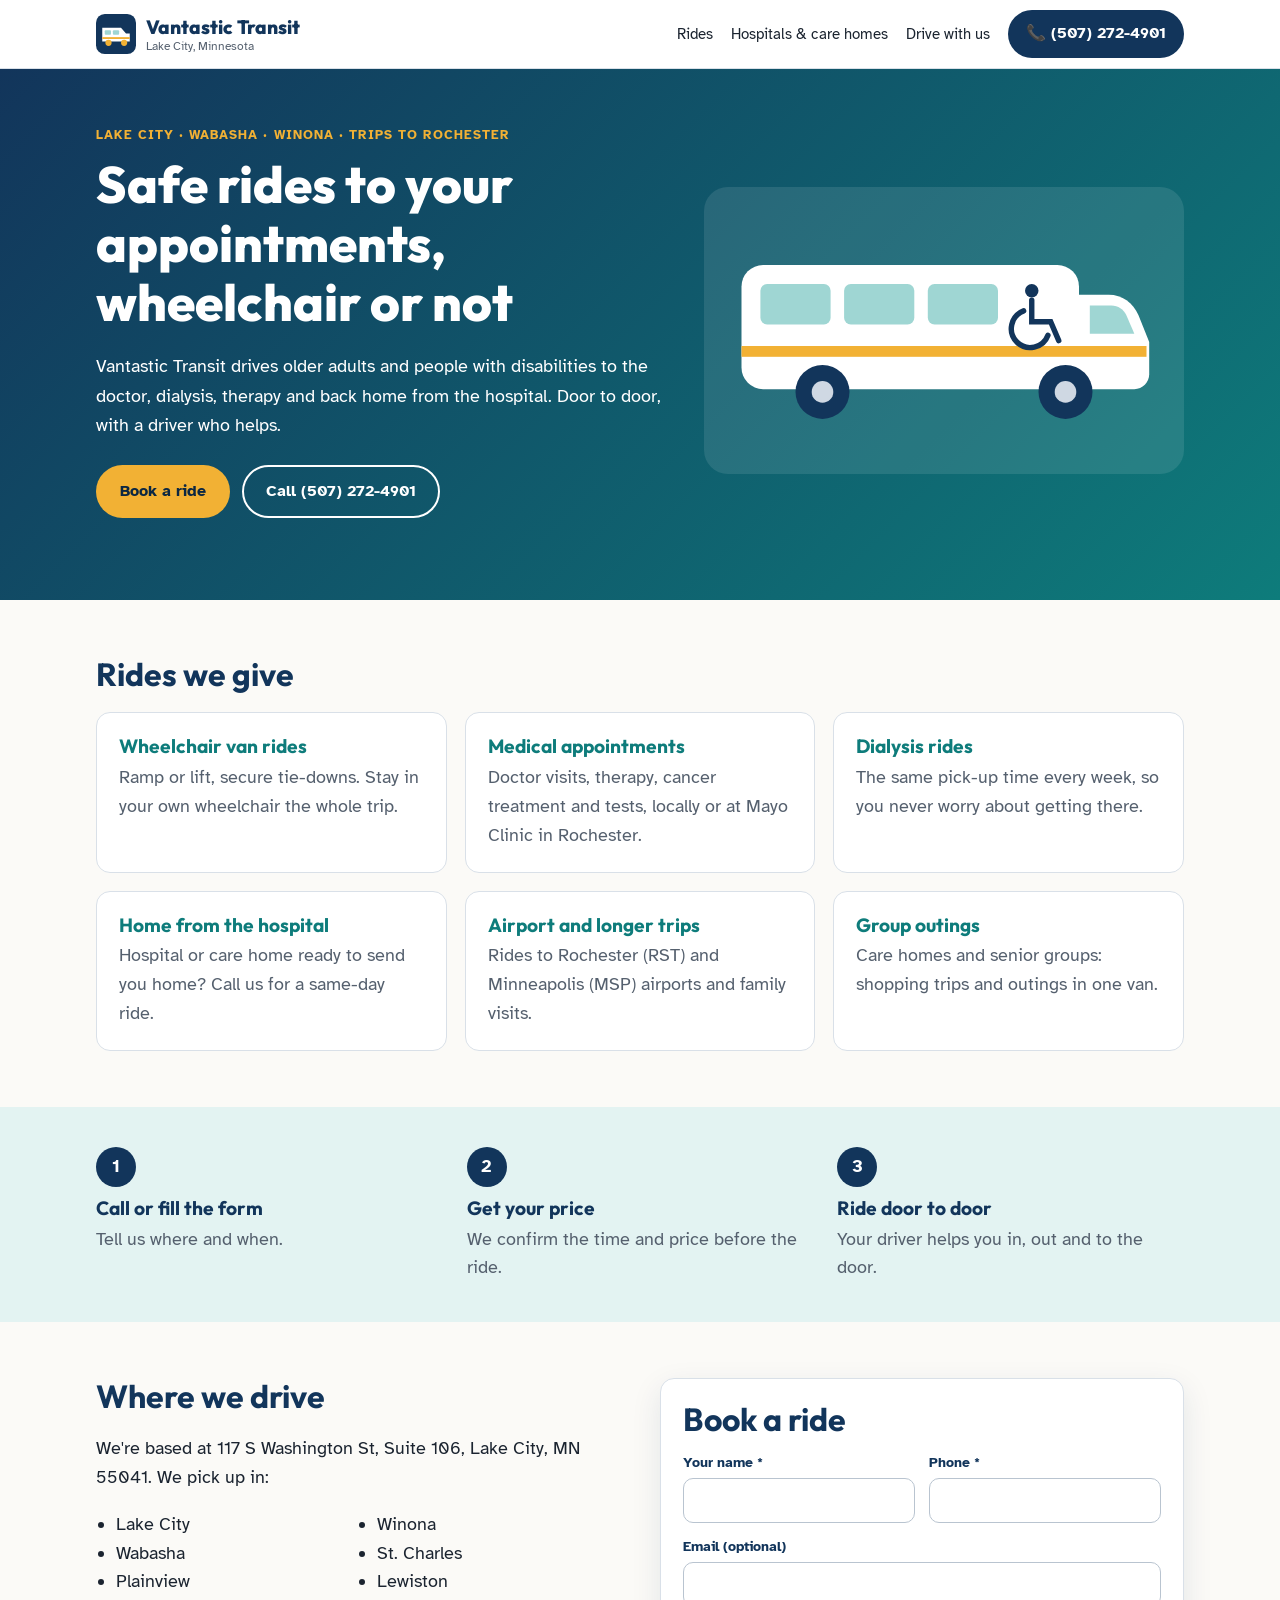
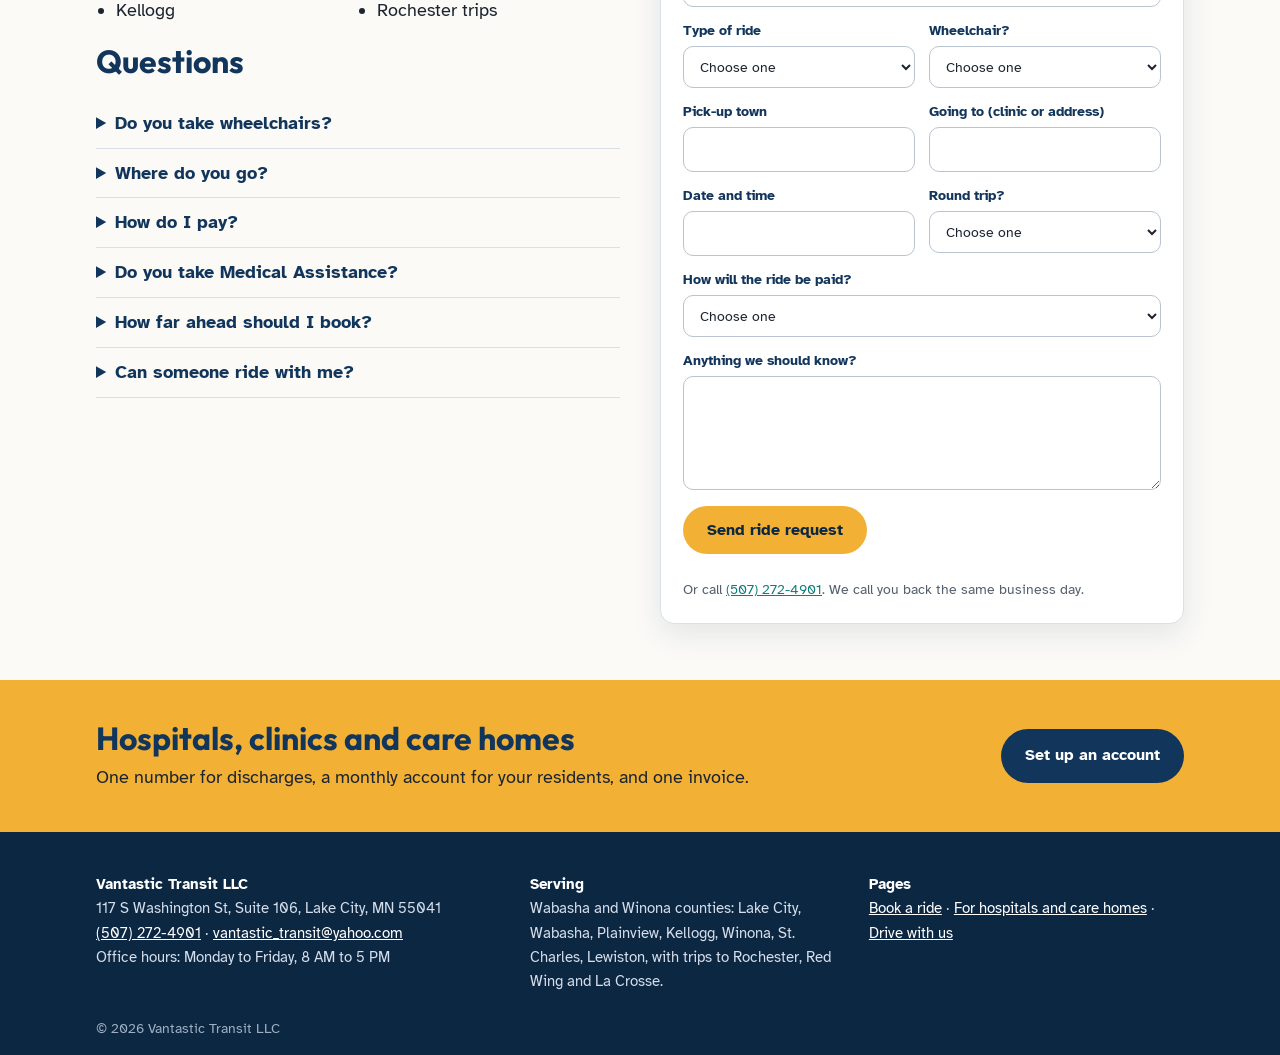
==== index.html @ 88c358b4 "Add Vantastic Transit website (static pages + Worker for Lead Landing forms) Pages: home with ride r" ====
<!DOCTYPE html>
<html lang="en">
<head>
<meta charset="UTF-8">
<meta name="viewport" content="width=device-width, initial-scale=1">
<title>Vantastic Transit | Wheelchair Van & Medical Rides, Lake City MN</title>
<meta name="description" content="Wheelchair-accessible van rides and rides to medical appointments in Lake City, Wabasha, Plainview and Winona, including trips to Rochester. Call (507) 272-4901.">
<link rel="canonical" href="https://vantastictransit.net/">
<meta property="og:type" content="website">
<meta property="og:site_name" content="Vantastic Transit">
<meta property="og:title" content="Vantastic Transit | Wheelchair Van & Medical Rides, Lake City MN">
<meta property="og:description" content="Wheelchair-accessible van rides and rides to medical appointments in Lake City, Wabasha, Plainview and Winona, including trips to Rochester. Call (507) 272-4901.">
<meta property="og:url" content="https://vantastictransit.net/">
<meta name="theme-color" content="#12355b">
<link rel="icon" href="/favicon.svg" type="image/svg+xml">
<link rel="preconnect" href="https://fonts.googleapis.com">
<link rel="preconnect" href="https://fonts.gstatic.com" crossorigin>
<link rel="stylesheet" href="https://fonts.googleapis.com/css2?family=Atkinson+Hyperlegible:wght@400;700&family=Outfit:wght@600;800&display=swap">
<link rel="stylesheet" href="/styles.css?v=1">
<script type="application/ld+json">{
 "@context": "https://schema.org",
 "@type": "LocalBusiness",
 "additionalType": "https://schema.org/MedicalBusiness",
 "@id": "https://vantastictransit.net/#business",
 "name": "Vantastic Transit",
 "url": "https://vantastictransit.net/",
 "telephone": "+15072724901",
 "email": "vantastic_transit@yahoo.com",
 "logo": "https://vantastictransit.net/favicon.svg",
 "address": {
  "@type": "PostalAddress",
  "streetAddress": "117 S Washington St, Suite 106",
  "addressLocality": "Lake City",
  "addressRegion": "MN",
  "postalCode": "55041",
  "addressCountry": "US"
 },
 "openingHoursSpecification": [
  {
   "@type": "OpeningHoursSpecification",
   "dayOfWeek": [
    "Monday",
    "Tuesday",
    "Wednesday",
    "Thursday",
    "Friday"
   ],
   "opens": "08:00",
   "closes": "17:00"
  }
 ],
 "areaServed": [
  "Lake City, MN",
  "Wabasha, MN",
  "Plainview, MN",
  "Winona, MN",
  "St. Charles, MN",
  "Wabasha County, MN",
  "Winona County, MN"
 ],
 "description": "Wheelchair-accessible van rides and rides to medical appointments in Wabasha and Winona counties, Minnesota, including trips to Rochester."
}</script>
<script type="application/ld+json">{
 "@context": "https://schema.org",
 "@type": "FAQPage",
 "mainEntity": [
  {
   "@type": "Question",
   "name": "Do you take wheelchairs?",
   "acceptedAnswer": {
    "@type": "Answer",
    "text": "Yes. Our vans have a ramp or lift and wheelchair tie-downs, and our drivers help you on and off."
   }
  },
  {
   "@type": "Question",
   "name": "Where do you go?",
   "acceptedAnswer": {
    "@type": "Answer",
    "text": "We pick up in Lake City, Wabasha, Plainview, Kellogg, Winona, St. Charles, Lewiston and nearby towns, and drive to appointments locally and in Rochester, Red Wing and La Crosse."
   }
  },
  {
   "@type": "Question",
   "name": "How do I pay?",
   "acceptedAnswer": {
    "@type": "Answer",
    "text": "You can pay yourself, or a hospital, care home, workers' comp or other program may pay for the ride. Call us and we'll tell you the price before you book."
   }
  },
  {
   "@type": "Question",
   "name": "Do you take Medical Assistance?",
   "acceptedAnswer": {
    "@type": "Answer",
    "text": "Call us and ask. We'll tell you whether your ride can be covered and how to set it up."
   }
  },
  {
   "@type": "Question",
   "name": "How far ahead should I book?",
   "acceptedAnswer": {
    "@type": "Answer",
    "text": "Two business days is best. Call us for same-day rides, like a ride home from the hospital, and we'll do our best."
   }
  },
  {
   "@type": "Question",
   "name": "Can someone ride with me?",
   "acceptedAnswer": {
    "@type": "Answer",
    "text": "Yes. A family member or helper can ride along. Tell us when you book."
   }
  }
 ]
}</script>
</head>
<body>
<a class="skip-link" href="#main">Skip to content</a>
<header class="site-header"><div class="wrap header-inner">
  <a class="brand" href="/"><img src="/favicon.svg" alt="" width="40" height="40"><span>Vantastic Transit<small>Lake City, Minnesota</small></span></a>
  <nav aria-label="Main"><a class="hide-sm" href="/#services">Rides</a><a class="hide-sm" href="/facilities/">Hospitals &amp; care homes</a><a class="hide-sm" href="/drive/">Drive with us</a>
  <a class="btn btn-call" href="tel:+15072724901"><span aria-hidden="true">📞</span> (507) 272-4901</a></nav>
</div></header>
<main id="main">

<section class="hero"><div class="wrap hero-grid">
<div><p class="kicker">Lake City · Wabasha · Winona · trips to Rochester</p>
<h1>Safe rides to your appointments, wheelchair or not</h1>
<p class="lead">Vantastic Transit drives older adults and people with disabilities to the doctor, dialysis, therapy and back home from the hospital. Door to door, with a driver who helps.</p>
<p class="cta"><a class="btn btn-primary" href="#request">Book a ride</a> <a class="btn btn-ghost" href="tel:+15072724901">Call (507) 272-4901</a></p></div>
<div class="hero-art"><svg viewBox="0 0 320 170" role="img" aria-label="Wheelchair accessible van"><rect x="10" y="40" width="250" height="92" rx="16" fill="#fff"/><path d="M260 62h22c10 0 18 6 22 15l8 20v24c0 6-5 11-11 11h-41z" fill="#fff"/><rect x="24" y="54" width="52" height="30" rx="5" fill="#9fd6d3"/><rect x="86" y="54" width="52" height="30" rx="5" fill="#9fd6d3"/><rect x="148" y="54" width="52" height="30" rx="5" fill="#9fd6d3"/><path d="M268 70h16c5 0 9 3 11 7l6 14h-33z" fill="#9fd6d3"/><rect x="10" y="100" width="300" height="8" fill="#f2b134"/><circle cx="70" cy="134" r="20" fill="#12355b"/><circle cx="70" cy="134" r="8" fill="#cfd8e3"/><circle cx="250" cy="134" r="20" fill="#12355b"/><circle cx="250" cy="134" r="8" fill="#cfd8e3"/><g transform="translate(205 52)" fill="none" stroke="#12355b" stroke-width="4" stroke-linecap="round"><circle cx="20" cy="7" r="5" fill="#12355b" stroke="none"/><path d="M20 14v16h14l6 14"/><path d="M14 22a14 14 0 1 0 18 18"/></g></svg></div></div></section>

<section id="services" class="wrap section"><h2>Rides we give</h2>
<div class="cards">
<article class="card"><h3>Wheelchair van rides</h3><p>Ramp or lift, secure tie-downs. Stay in your own wheelchair the whole trip.</p></article>
<article class="card"><h3>Medical appointments</h3><p>Doctor visits, therapy, cancer treatment and tests, locally or at Mayo Clinic in Rochester.</p></article>
<article class="card"><h3>Dialysis rides</h3><p>The same pick-up time every week, so you never worry about getting there.</p></article>
<article class="card"><h3>Home from the hospital</h3><p>Hospital or care home ready to send you home? Call us for a same-day ride.</p></article>
<article class="card"><h3>Airport and longer trips</h3><p>Rides to Rochester (RST) and Minneapolis (MSP) airports and family visits.</p></article>
<article class="card"><h3>Group outings</h3><p>Care homes and senior groups: shopping trips and outings in one van.</p></article>
</div></section>

<section class="band"><div class="wrap steps"><div><span>1</span><h3>Call or fill the form</h3><p>Tell us where and when.</p></div><div><span>2</span><h3>Get your price</h3><p>We confirm the time and price before the ride.</p></div><div><span>3</span><h3>Ride door to door</h3><p>Your driver helps you in, out and to the door.</p></div></div></section>

<section class="wrap section two-col">
<div><h2>Where we drive</h2><p>We're based at 117 S Washington St, Suite 106, Lake City, MN 55041. We pick up in:</p><ul class="towns"><li>Lake City</li><li>Wabasha</li><li>Plainview</li><li>Kellogg</li><li>Winona</li><li>St. Charles</li><li>Lewiston</li><li>Rochester trips</li></ul>
<h2>Questions</h2><div class="faq"><details><summary>Do you take wheelchairs?</summary><p>Yes. Our vans have a ramp or lift and wheelchair tie-downs, and our drivers help you on and off.</p></details><details><summary>Where do you go?</summary><p>We pick up in Lake City, Wabasha, Plainview, Kellogg, Winona, St. Charles, Lewiston and nearby towns, and drive to appointments locally and in Rochester, Red Wing and La Crosse.</p></details><details><summary>How do I pay?</summary><p>You can pay yourself, or a hospital, care home, workers' comp or other program may pay for the ride. Call us and we'll tell you the price before you book.</p></details><details><summary>Do you take Medical Assistance?</summary><p>Call us and ask. We'll tell you whether your ride can be covered and how to set it up.</p></details><details><summary>How far ahead should I book?</summary><p>Two business days is best. Call us for same-day rides, like a ride home from the hospital, and we'll do our best.</p></details><details><summary>Can someone ride with me?</summary><p>Yes. A family member or helper can ride along. Tell us when you book.</p></details></div></div>
<div><form class="lead-form card" id="request" action="/api/request" method="post">
<h2>Book a ride</h2>
<input type="hidden" name="kind" value="ride">
<div class="grid2">
<label><span>Your name <span aria-hidden="true">*</span></span><input type="text" name="name" autocomplete="name" required></label>
<label><span>Phone <span aria-hidden="true">*</span></span><input type="tel" name="phone" autocomplete="tel" required></label>
<label class="full"><span>Email (optional)</span><input type="email" name="email" autocomplete="email"></label>
<label><span>Type of ride</span><select name="ride_type"><option value="">Choose one</option><option>Wheelchair van</option><option>Ride to an appointment (no wheelchair)</option><option>Ride home from the hospital</option><option>Dialysis (regular rides)</option><option>Airport</option><option>Other</option></select></label><label><span>Wheelchair?</span><select name="wheelchair"><option value="">Choose one</option><option>Yes, I stay in my wheelchair</option><option>I can walk with help</option><option>No wheelchair</option></select></label><label><span>Pick-up town</span><input type="text" name="pickup" autocomplete="address-level2"></label><label><span>Going to (clinic or address)</span><input type="text" name="dropoff"></label><label><span>Date and time</span><input type="text" name="when"></label><label><span>Round trip?</span><select name="round_trip"><option value="">Choose one</option><option>Yes, round trip</option><option>One way</option></select></label><label class="full"><span>How will the ride be paid?</span><select name="payer"><option value="">Choose one</option><option>I'll pay myself</option><option>Hospital or care home</option><option>Workers' comp</option><option>VA</option><option>Medical Assistance / health plan</option><option>Not sure</option></select></label><label class="full"><span>Anything we should know?</span><textarea name="message" rows="4"></textarea></label>
</div><label class="hp" aria-hidden="true">Leave this empty<input name="website" tabindex="-1" autocomplete="off"></label>
<button class="btn btn-primary" type="submit">Send ride request</button>
<p class="form-status" role="status" aria-live="polite"></p>
<p class="small">Or call <a href="tel:+15072724901">(507) 272-4901</a>. We call you back the same business day.</p>
</form></div>
</section>

<section class="band band-accent"><div class="wrap split"><div><h2>Hospitals, clinics and care homes</h2><p>One number for discharges, a monthly account for your residents, and one invoice.</p></div><a class="btn btn-dark" href="/facilities/">Set up an account</a></div></section>
</main>
<footer class="site-footer"><div class="wrap foot-grid">
  <div><strong>Vantastic Transit LLC</strong><br>117 S Washington St, Suite 106, Lake City, MN 55041<br><a href="tel:+15072724901">(507) 272-4901</a> · <a href="mailto:vantastic_transit@yahoo.com">vantastic_transit@yahoo.com</a><br>Office hours: Monday to Friday, 8 AM to 5 PM</div>
  <div><strong>Serving</strong><br>Wabasha and Winona counties: Lake City, Wabasha, Plainview, Kellogg, Winona, St. Charles, Lewiston, with trips to Rochester, Red Wing and La Crosse.</div>
  <div><strong>Pages</strong><br><a href="/#request">Book a ride</a> · <a href="/facilities/">For hospitals and care homes</a> · <a href="/drive/">Drive with us</a></div>
</div><p class="wrap small">© 2026 Vantastic Transit LLC</p></footer>
<script src="/form.js" defer></script>
</body>
</html>
---- styles.css ----
:root {
  --navy: #12355b;
  --navy-2: #0c2742;
  --teal: #0e7c7b;
  --mint: #e3f3f2;
  --sun: #f2b134;
  --ink: #1b2430;
  --muted: #55606e;
  --line: #d9e0e8;
  --bg: #fbfaf7;
  --radius: 14px;
}
* { box-sizing: border-box; }
html { scroll-behavior: smooth; }
body { margin: 0; font: 18px/1.6 "Atkinson Hyperlegible", system-ui, sans-serif; color: var(--ink); background: var(--bg); }
h1, h2, h3 { font-family: Outfit, system-ui, sans-serif; line-height: 1.15; color: var(--navy); }
h1 { font-size: clamp(2rem, 5vw, 3.2rem); font-weight: 800; margin: .2em 0 .4em; }
h2 { font-size: clamp(1.5rem, 3vw, 2rem); margin: 0 0 .6em; }
h3 { font-size: 1.2rem; margin: 0 0 .3em; }
a { color: var(--teal); }
img, svg { max-width: 100%; height: auto; }
.wrap { max-width: 1120px; margin: 0 auto; padding: 0 16px; }
.small { font-size: .85rem; color: var(--muted); }
.skip-link { position: absolute; left: -999px; top: 8px; background: #fff; padding: 8px 12px; z-index: 10; }
.skip-link:focus { left: 8px; }
:focus-visible { outline: 3px solid var(--sun); outline-offset: 2px; }

.site-header { background: #fff; border-bottom: 1px solid var(--line); position: sticky; top: 0; z-index: 5; }
.header-inner { display: flex; align-items: center; justify-content: space-between; gap: 12px; padding-top: 10px; padding-bottom: 10px; }
.brand { display: flex; align-items: center; gap: 10px; text-decoration: none; color: var(--navy); font: 800 1.2rem Outfit, sans-serif; }
.brand small { display: block; font: 400 .75rem "Atkinson Hyperlegible", sans-serif; color: var(--muted); }
nav { display: flex; align-items: center; gap: 18px; }
nav a:not(.btn) { color: var(--ink); text-decoration: none; font-size: .95rem; }
nav a:not(.btn):hover { color: var(--teal); }

.btn { display: inline-block; padding: 12px 22px; border-radius: 999px; font-weight: 700; text-decoration: none; border: 2px solid transparent; cursor: pointer; font-size: 1rem; font-family: inherit; }
.btn-primary { background: var(--sun); color: var(--navy-2); }
.btn-primary:hover { background: #e9a21a; }
.btn-ghost { border-color: #fff; color: #fff; }
.btn-dark { background: var(--navy); color: #fff; }
.btn-call { background: var(--navy); color: #fff; padding: 9px 16px; white-space: nowrap; }
.btn:disabled { opacity: .6; }

.hero { background: linear-gradient(135deg, var(--navy) 0%, var(--teal) 100%); color: #fff; padding: 56px 0 64px; }
.hero h1, .hero h2 { color: #fff; }
.hero .lead { font-size: 1.15rem; max-width: 36em; }
.hero a:not(.btn) { color: #fff; }
.hero-sm { padding: 40px 0 44px; }
.kicker { text-transform: uppercase; letter-spacing: .08em; font-size: .8rem; font-weight: 700; color: var(--sun); margin: 0; }
.hero-grid { display: grid; grid-template-columns: 1.2fr 1fr; gap: 32px; align-items: center; }
.hero-art { background: rgba(255,255,255,.1); border-radius: 24px; padding: 24px; }
.cta { display: flex; flex-wrap: wrap; gap: 12px; margin-top: 24px; }

.section { padding: 56px 16px; }
.cards { display: grid; grid-template-columns: repeat(3, 1fr); gap: 18px; }
.card { background: #fff; border: 1px solid var(--line); border-radius: var(--radius); padding: 22px; }
.card h3 { color: var(--teal); }
.card p { margin: 0; color: var(--muted); }

.band { background: var(--mint); padding: 40px 0; }
.band-accent { background: var(--sun); }
.band-accent h2 { margin-bottom: .2em; }
.band-accent p { margin: 0; }
.steps { display: grid; grid-template-columns: repeat(3, 1fr); gap: 24px; }
.steps span { display: inline-grid; place-items: center; width: 40px; height: 40px; border-radius: 50%; background: var(--navy); color: #fff; font-weight: 700; }
.steps h3 { margin-top: 10px; }
.steps p { margin: 0; color: var(--muted); }
.split { display: flex; justify-content: space-between; align-items: center; gap: 24px; flex-wrap: wrap; }

.two-col { display: grid; grid-template-columns: 1fr 1fr; gap: 40px; align-items: start; }
.towns { columns: 2; padding-left: 20px; }
.checks { padding-left: 20px; }
.checks li { margin-bottom: 8px; }
.faq details { border-bottom: 1px solid var(--line); padding: 10px 0; }
.faq summary { cursor: pointer; font-weight: 700; color: var(--navy); }
.faq p { margin: 8px 0 0; color: var(--muted); }

.lead-form { box-shadow: 0 10px 30px rgba(18,53,91,.1); }
.lead-form h2 { margin-bottom: .4em; }
.grid2 { display: grid; grid-template-columns: 1fr 1fr; gap: 12px 14px; margin-bottom: 16px; }
.grid2 .full { grid-column: 1 / -1; }
label { display: flex; flex-direction: column; gap: 4px; font-size: .9rem; font-weight: 700; color: var(--navy); }
input, select, textarea { font: inherit; font-weight: 400; padding: 10px 12px; border: 1px solid #b9c4d0; border-radius: 10px; background: #fff; color: var(--ink); width: 100%; }
.hp { position: absolute; left: -9999px; }
.form-status { min-height: 1.4em; margin: 10px 0 0; font-weight: 700; }
.form-status.error { color: #b3261e; }

.site-footer { background: var(--navy-2); color: #d5deea; padding: 40px 0 16px; font-size: .95rem; }
.site-footer a { color: #fff; }
.site-footer strong { color: #fff; }
.site-footer .small { color: #9fb0c4; margin-top: 24px; }
.foot-grid { display: grid; grid-template-columns: 1.3fr 1fr 1fr; gap: 24px; }

@media (max-width: 860px) {
  .hero-grid, .two-col, .foot-grid { grid-template-columns: 1fr; }
  .cards { grid-template-columns: 1fr 1fr; }
  .hide-sm { display: none; }
}
@media (max-width: 560px) {
  body { font-size: 17px; }
  .cards, .steps, .grid2 { grid-template-columns: 1fr; }
  .brand small { display: none; }
  .hero { padding: 36px 0 44px; }
}
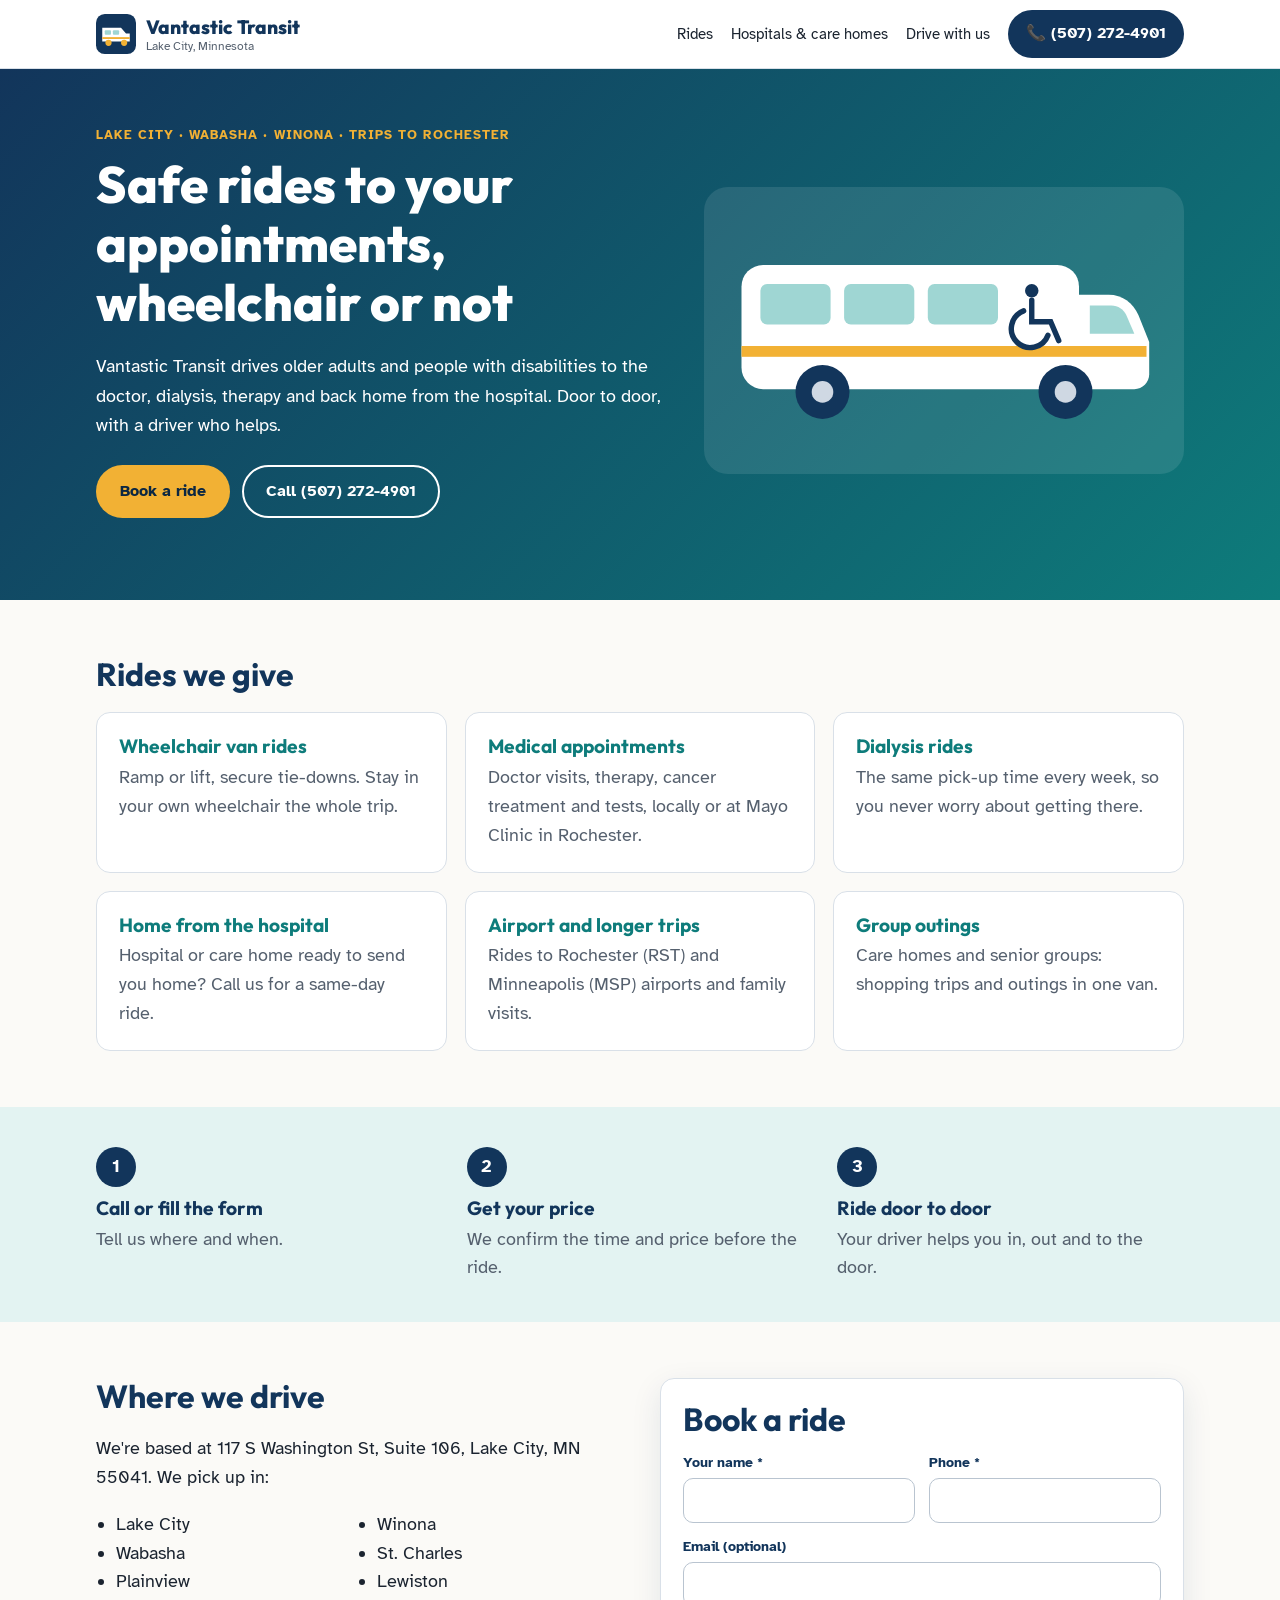
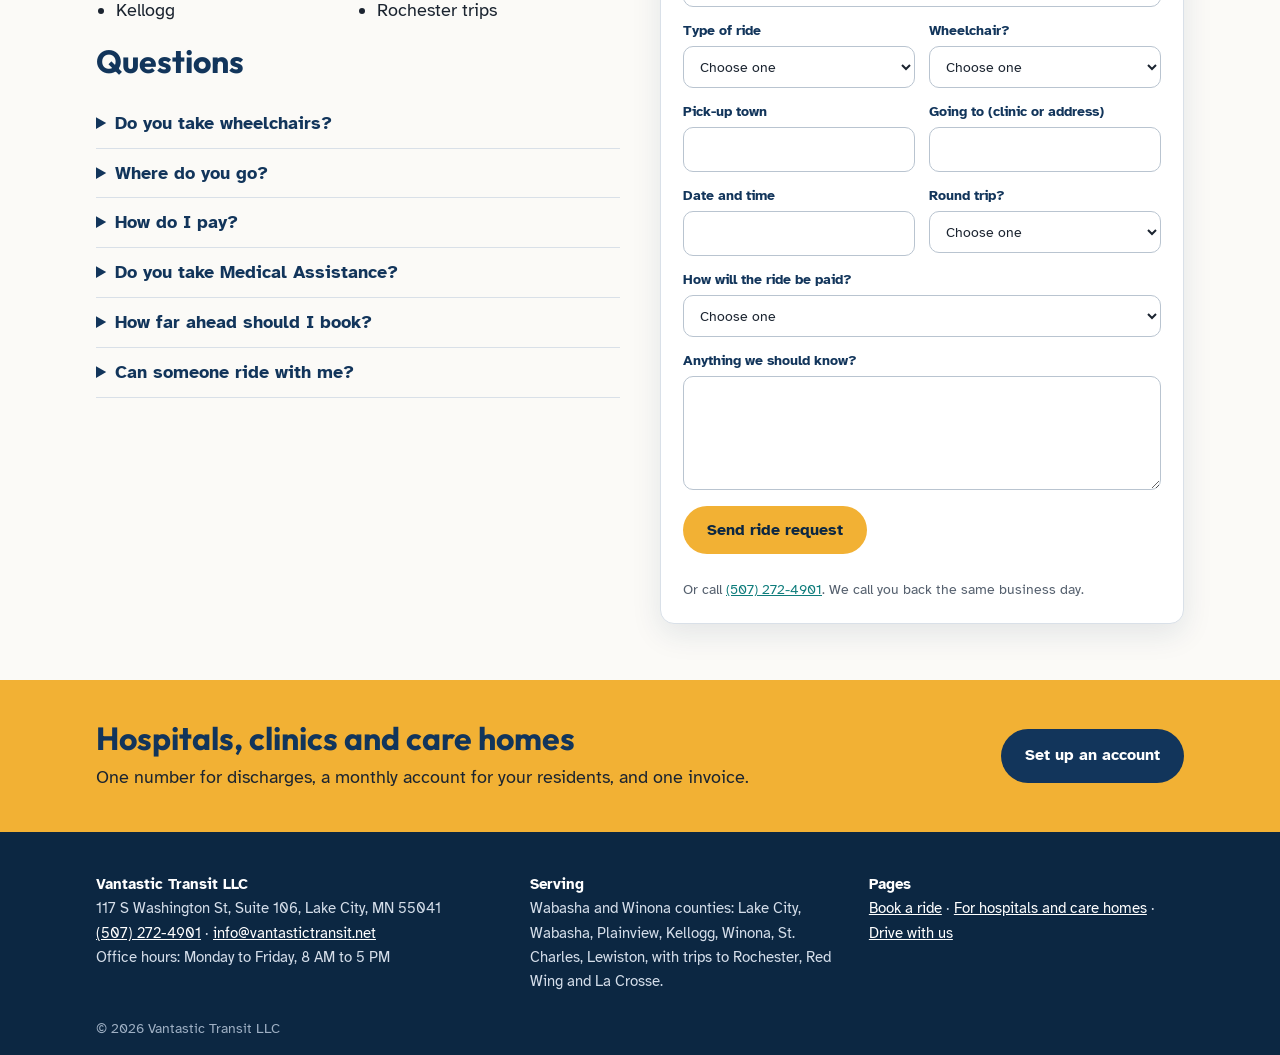
==== commit b2d725bd: "Show info@vantastictransit.net as the public email Co-Authored-By: Claude Opus 5.5 (1M context) <nor" ====
--- a/index.html
+++ b/index.html
@@ -25,7 +25,7 @@
  "name": "Vantastic Transit",
  "url": "https://vantastictransit.net/",
  "telephone": "+15072724901",
- "email": "vantastic_transit@yahoo.com",
+ "email": "info@vantastictransit.net",
  "logo": "https://vantastictransit.net/favicon.svg",
  "address": {
   "@type": "PostalAddress",
@@ -164,7 +164,7 @@
 <section class="band band-accent"><div class="wrap split"><div><h2>Hospitals, clinics and care homes</h2><p>One number for discharges, a monthly account for your residents, and one invoice.</p></div><a class="btn btn-dark" href="/facilities/">Set up an account</a></div></section>
 </main>
 <footer class="site-footer"><div class="wrap foot-grid">
-  <div><strong>Vantastic Transit LLC</strong><br>117 S Washington St, Suite 106, Lake City, MN 55041<br><a href="tel:+15072724901">(507) 272-4901</a> · <a href="mailto:vantastic_transit@yahoo.com">vantastic_transit@yahoo.com</a><br>Office hours: Monday to Friday, 8 AM to 5 PM</div>
+  <div><strong>Vantastic Transit LLC</strong><br>117 S Washington St, Suite 106, Lake City, MN 55041<br><a href="tel:+15072724901">(507) 272-4901</a> · <a href="mailto:info@vantastictransit.net">info@vantastictransit.net</a><br>Office hours: Monday to Friday, 8 AM to 5 PM</div>
   <div><strong>Serving</strong><br>Wabasha and Winona counties: Lake City, Wabasha, Plainview, Kellogg, Winona, St. Charles, Lewiston, with trips to Rochester, Red Wing and La Crosse.</div>
   <div><strong>Pages</strong><br><a href="/#request">Book a ride</a> · <a href="/facilities/">For hospitals and care homes</a> · <a href="/drive/">Drive with us</a></div>
 </div><p class="wrap small">© 2026 Vantastic Transit LLC</p></footer>
